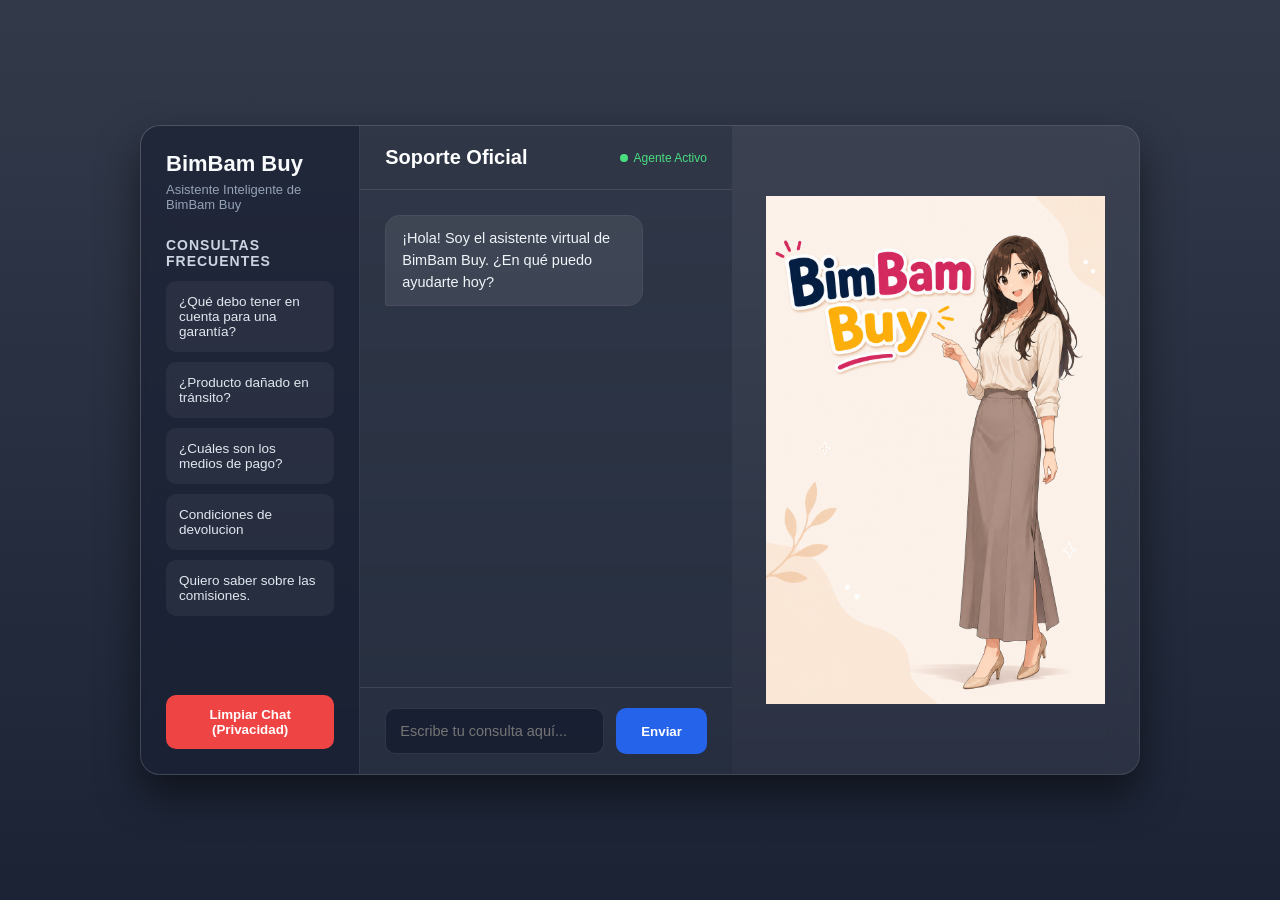
==== index.html @ df8cd1fd "Refactor chat functionality and styles Refactor API handling and improve user experience." ====
<!DOCTYPE html>
<html lang="es">
<head>
    <meta charset="UTF-8">
    <meta name="viewport" content="width=device-width, initial-scale=1.0">
    <title>BimBam Buy - Centro de Soporte</title>
    <style>
        * { box-sizing: border-box; margin: 0; padding: 0; font-family: 'Segoe UI', Tahoma, Geneva, Verdana, sans-serif; }
        body { 
            background: linear-gradient(rgba(15, 23, 42, 0.85), rgba(15, 23, 42, 0.95)), url('https://unsplash.com') no-repeat center center fixed;
            background-size: cover;
            display: flex; justify-content: center; align-items: center; min-height: 100vh; padding: 20px;
        }
        .container { display: flex; width: 1000px; max-width: 100%; height: 650px; background: rgba(255, 255, 255, 0.06); backdrop-filter: blur(16px); border-radius: 20px; border: 1px solid rgba(255, 255, 255, 0.1); overflow: hidden; box-shadow: 0 20px 40px rgba(0,0,0,0.5); }
        .sidebar { width: 35%; background: rgba(15, 23, 42, 0.6); padding: 25px; border-right: 1px solid rgba(255, 255, 255, 0.1); display: flex; flex-direction: column; justify-content: space-between; }
        .sidebar h2 { color: #f8fafc; font-size: 22px; margin-bottom: 5px; font-weight: 600; }
        .sidebar p { color: #94a3b8; font-size: 13px; margin-bottom: 25px; }
        .faq-box h3 { color: #cbd5e1; font-size: 14px; text-transform: uppercase; letter-spacing: 1px; margin-bottom: 12px; }
        .faq-item { background: rgba(255, 255, 255, 0.05); color: #e2e8f0; padding: 12px; border-radius: 10px; margin-bottom: 10px; font-size: 13.5px; cursor: pointer; border: 1px solid transparent; transition: all 0.2s; }
        .faq-item:hover { background: rgba(59, 130, 246, 0.2); border-color: #3b82f6; }
        .refresh-btn { background: #ef4444; color: white; border: none; padding: 12px; border-radius: 10px; font-weight: 600; cursor: pointer; width: 100%; transition: background 0.2s; }
        .refresh-btn:hover { background: #dc2626; }
        .chat-area { width: 65%; display: flex; flex-direction: column; background: rgba(30, 41, 59, 0.4); }
        .image-area{width:70%;display:flex;justify-content:center;align-items:center;overflow:hidden;padding:15px;}
        .image-area img{width:90%;height:100%;object-fit:contain;}
        .chat-header { padding: 20px 25px; border-bottom: 1px solid rgba(255, 255, 255, 0.1); display: flex; align-items: center; justify-content: space-between; }
        .chat-header h1 { color: #ffffff; font-size: 20px; }
        .status { display: flex; align-items: center; font-size: 12px; color: #4ade80; gap: 6px; }
        .status::before { content: ''; width: 8px; height: 8px; background: #4ade80; border-radius: 50%; display: inline-block; }
        .messages { flex: 1; padding: 25px; overflow-y: auto; display: flex; flex-direction: column; gap: 15px; }
        .message { max-width: 80%; padding: 12px 16px; border-radius: 15px; font-size: 14.5px; line-height: 1.5; }
        .message.bot { background: rgba(255, 255, 255, 0.08); color: #f1f5f9; align-self: flex-start; border-bottom-left-radius: 2px; border: 1px solid rgba(255, 255, 255, 0.05); }
        .message.user { background: #2563eb; color: white; align-self: flex-end; border-bottom-right-radius: 2px; }
        .input-area { padding: 20px 25px; display: flex; gap: 12px; border-top: 1px solid rgba(255, 255, 255, 0.1); }
        .input-area input { flex: 1; background: rgba(15, 23, 42, 0.6); border: 1px solid rgba(255, 255, 255, 0.1); padding: 14px; border-radius: 10px; color: white; font-size: 14.5px; outline: none; }
        .input-area input:focus { border-color: #2563eb; }
        .input-area button { background: #2563eb; color: white; border: none; padding: 0 25px; border-radius: 10px; font-weight: 600; cursor: pointer; transition: background 0.2s; }
        .input-area button:hover { background: #1d4ed8; }

        /* NUEVOS ESTILOS PARA LA ANIMACIÓN DE CARGA */
        .typing-indicator { display: flex; gap: 4px; padding: 4px 0; justify-content: center; align-items: center; }
        .typing-indicator span { width: 8px; height: 8px; background: #94a3b8; border-radius: 50%; display: inline-block; animation: bounce 1.3s infinite ease-in-out; }
        .typing-indicator span:nth-child(2) { animation-delay: 0.15s; }
        .typing-indicator span:nth-child(3) { animation-delay: 0.3s; }
        @keyframes bounce {
            0%, 60%, 100% { transform: translateY(0); }
            30% { transform: translateY(-6px); }
        }
        @media (max-width:900px){
            .container{
                flex-direction:column;
                height:auto;
            }
            .sidebar{
                width:100%;
            }
            .chat-area{
                width:100%;
                height:500px;
            }
            .image-area{
                width:100%;
                height:250px;
            }

}
    </style>
</head>
<body>

<div class="container">
    <div class="sidebar">
        <div>
            <h2>BimBam Buy</h2>
            <p>Asistente Inteligente de BimBam Buy</p>
            <div class="faq-box">
                <h3>Consultas Frecuentes</h3>
                <div class="faq-item" onclick="enviarSugerencia('¿Qué debo tener en cuenta para una garantía?')">¿Qué debo tener en cuenta para una garantía?</div>
                <div class="faq-item" onclick="enviarSugerencia('¿Qué pasa si mi producto llegó dañado por el transporte?')">¿Producto dañado en tránsito?</div>
                <div class="faq-item" onclick="enviarSugerencia('¿Cuáles son los medios de pago?')">¿Cuáles son los medios de pago?</div>
                <div class="faq-item" onclick="enviarSugerencia('¿Cuáles son las condiciones para aceptar una devolución?')">Condiciones de devolucion</div>
                <div class="faq-item" onclick="enviarSugerencia('Quiero saber sobre las comisiones.')">Quiero saber sobre las comisiones.</div>
            </div>
        </div>
        <button class="refresh-btn" onclick="limpiarChat()">Limpiar Chat (Privacidad)</button>
    </div>

    <div class="chat-area">
        <div class="chat-header">
            <h1>Soporte Oficial</h1>
            <div class="status" id="agent-status">Agente Activo</div>
        </div>
        <div class="messages" id="chat-messages">
            <div class="message bot">¡Hola! Soy el asistente virtual de BimBam Buy. ¿En qué puedo ayudarte hoy?</div>
        </div>
        <div class="input-area">
            <input type="text" id="user-input" placeholder="Escribe tu consulta aquí..." onkeypress="evaluarEnter(event)">
            <button id="send-btn" onclick="enviarMensaje()">Enviar</button>
        </div>
    </div>
    <div class="image-area">
        <img src="img/BimBamBuy.png" alt="BimBam Buy">
    </div>
</div>
<script>

// ========================================
// Configuración
// ========================================

const CONFIG = {

    API_URL: "https://agente-bimbam-buy-production.up.railway.app/preguntar"

};


// ========================================
// Enviar mensaje
// ========================================

async function enviarMensaje() {

    const inputElement = document.getElementById('user-input');
    const sendButton = document.getElementById('send-btn');
    const statusElement = document.getElementById('agent-status');

    const texto = inputElement.value.trim();

    if (!texto) return;

    agregarMensaje(texto, 'user');

    inputElement.value = '';

    inputElement.disabled = true;
    sendButton.disabled = true;

    statusElement.innerText = "Escribiendo...";
    statusElement.style.color = "#3b82f6";

    const indicadorCarga = mostrarIndicadorCarga();

    try {

        const respuesta = await fetch(CONFIG.API_URL, {

            method: 'POST',

            headers: {
                'Content-Type': 'application/json'
            },

            body: JSON.stringify({
                pregunta: texto
            })

        });

        const data = await respuesta.json();

        indicadorCarga.remove();

        agregarMensaje(

            data?.data?.respuesta ||

            "No fue posible obtener respuesta.",

            'bot'

        );

    }

    catch (error) {

        console.error(error);

        indicadorCarga.remove();

        agregarMensaje(

            "Lo siento, no pude conectarme con el servidor central en este momento.",

            'bot'

        );

    }

    finally {

        inputElement.disabled = false;
        sendButton.disabled = false;

        statusElement.innerText = "Agente Activo";
        statusElement.style.color = "#4ade80";

        inputElement.focus();

    }

}


// ========================================
// Agregar mensaje
// ========================================

function agregarMensaje(texto, remitente) {

    const contenedor = document.getElementById('chat-messages');

    const div = document.createElement('div');

    div.className = `message ${remitente}`;

    div.innerText = texto;

    contenedor.appendChild(div);

    contenedor.scrollTop = contenedor.scrollHeight;

}


// ========================================
// Animación de escritura
// ========================================

function mostrarIndicadorCarga() {

    const contenedor = document.getElementById('chat-messages');

    const div = document.createElement('div');

    div.className = 'message bot';

    div.innerHTML = `
        <div class="typing-indicator">
            <span></span>
            <span></span>
            <span></span>
        </div>
    `;

    contenedor.appendChild(div);

    contenedor.scrollTop = contenedor.scrollHeight;

    return div;

}


// ========================================
// Enter
// ========================================

function evaluarEnter(event) {

    if (event.key === 'Enter') {

        enviarMensaje();

    }

}


// ========================================
// Preguntas frecuentes
// ========================================

function enviarSugerencia(textoFaq) {

    document.getElementById('user-input').value = textoFaq;

    enviarMensaje();

}


// ========================================
// Limpiar chat
// ========================================

function limpiarChat() {

    const contenedor = document.getElementById('chat-messages');

    contenedor.innerHTML = `
        <div class="message bot">
            ¡Historial borrado con éxito! ¿En qué otra cosa te puedo colaborar hoy?
        </div>
    `;

}

</script>
</body>
</html>
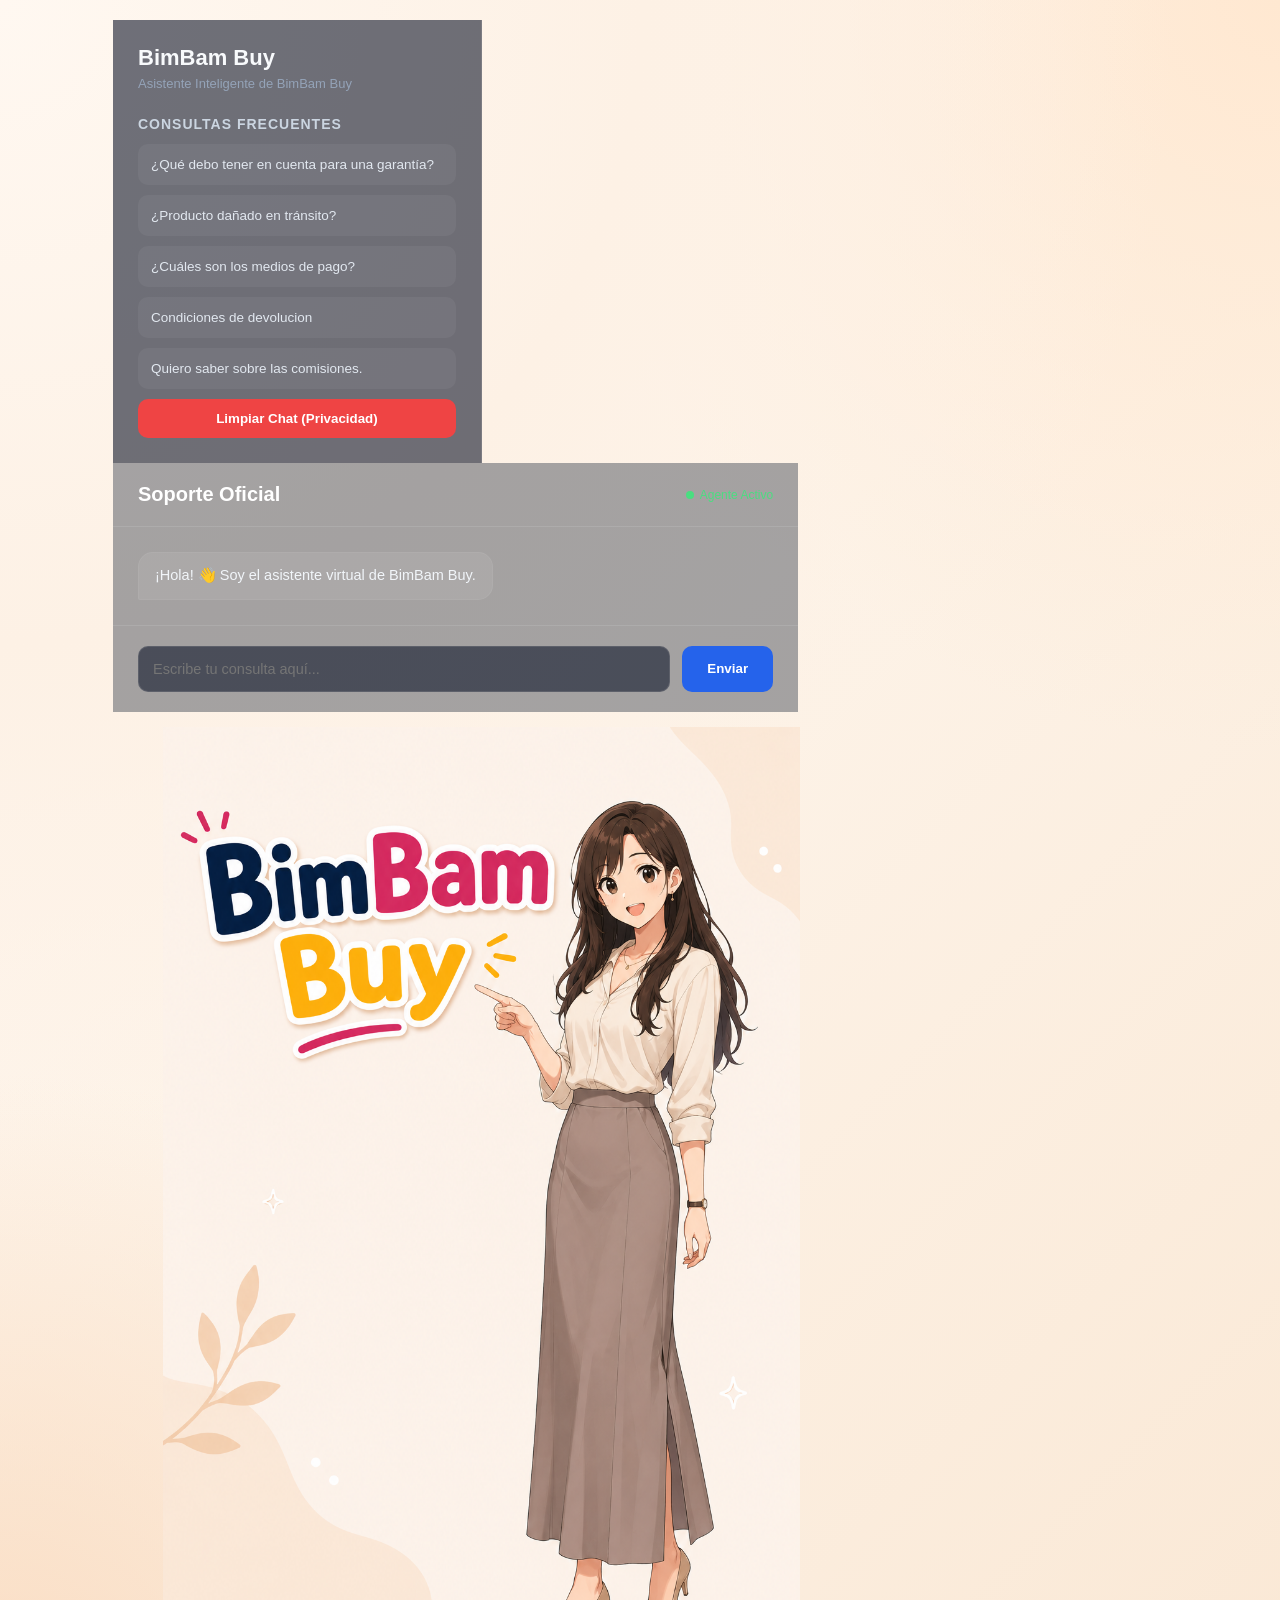
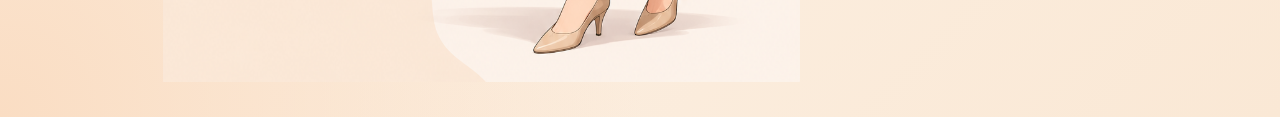
==== commit 732259ca: "Revamp HTML structure and styles for better UI Updated styles and structure for improved layout and " ====
--- a/index.html
+++ b/index.html
@@ -7,9 +7,33 @@
     <style>
         * { box-sizing: border-box; margin: 0; padding: 0; font-family: 'Segoe UI', Tahoma, Geneva, Verdana, sans-serif; }
         body { 
-            background: linear-gradient(rgba(15, 23, 42, 0.85), rgba(15, 23, 42, 0.95)), url('https://unsplash.com') no-repeat center center fixed;
-            background-size: cover;
-            display: flex; justify-content: center; align-items: center; min-height: 100vh; padding: 20px;
+            background:
+                
+                radial-gradient(circle at top left,#FFF8F1 0%,#FDF1E5 30%,transparent 55%),
+                
+                radial-gradient(circle at top right,#FFE8D1 0%,transparent 35%),
+                
+                radial-gradient(circle at bottom left,#FADDC3 0%,transparent 30%),
+                
+                linear-gradient(
+                    
+                    135deg,
+                    #FFF8F2 0%,
+                    #FDF3E8 45%,
+                    #FAE8D5 100%
+                );
+            
+            min-height:100vh;
+            
+            display:flex;
+            
+            justify-content:center;
+            
+            align-items:center;
+            
+            padding:20px;
+        
+        }
         }
         .container { display: flex; width: 1000px; max-width: 100%; height: 650px; background: rgba(255, 255, 255, 0.06); backdrop-filter: blur(16px); border-radius: 20px; border: 1px solid rgba(255, 255, 255, 0.1); overflow: hidden; box-shadow: 0 20px 40px rgba(0,0,0,0.5); }
         .sidebar { width: 35%; background: rgba(15, 23, 42, 0.6); padding: 25px; border-right: 1px solid rgba(255, 255, 255, 0.1); display: flex; flex-direction: column; justify-content: space-between; }
@@ -91,7 +115,7 @@
             <div class="status" id="agent-status">Agente Activo</div>
         </div>
         <div class="messages" id="chat-messages">
-            <div class="message bot">¡Hola! Soy el asistente virtual de BimBam Buy. ¿En qué puedo ayudarte hoy?</div>
+            <div class="message bot">¡Hola! 👋 Soy el asistente virtual de BimBam Buy.</div>
         </div>
         <div class="input-area">
             <input type="text" id="user-input" placeholder="Escribe tu consulta aquí..." onkeypress="evaluarEnter(event)">
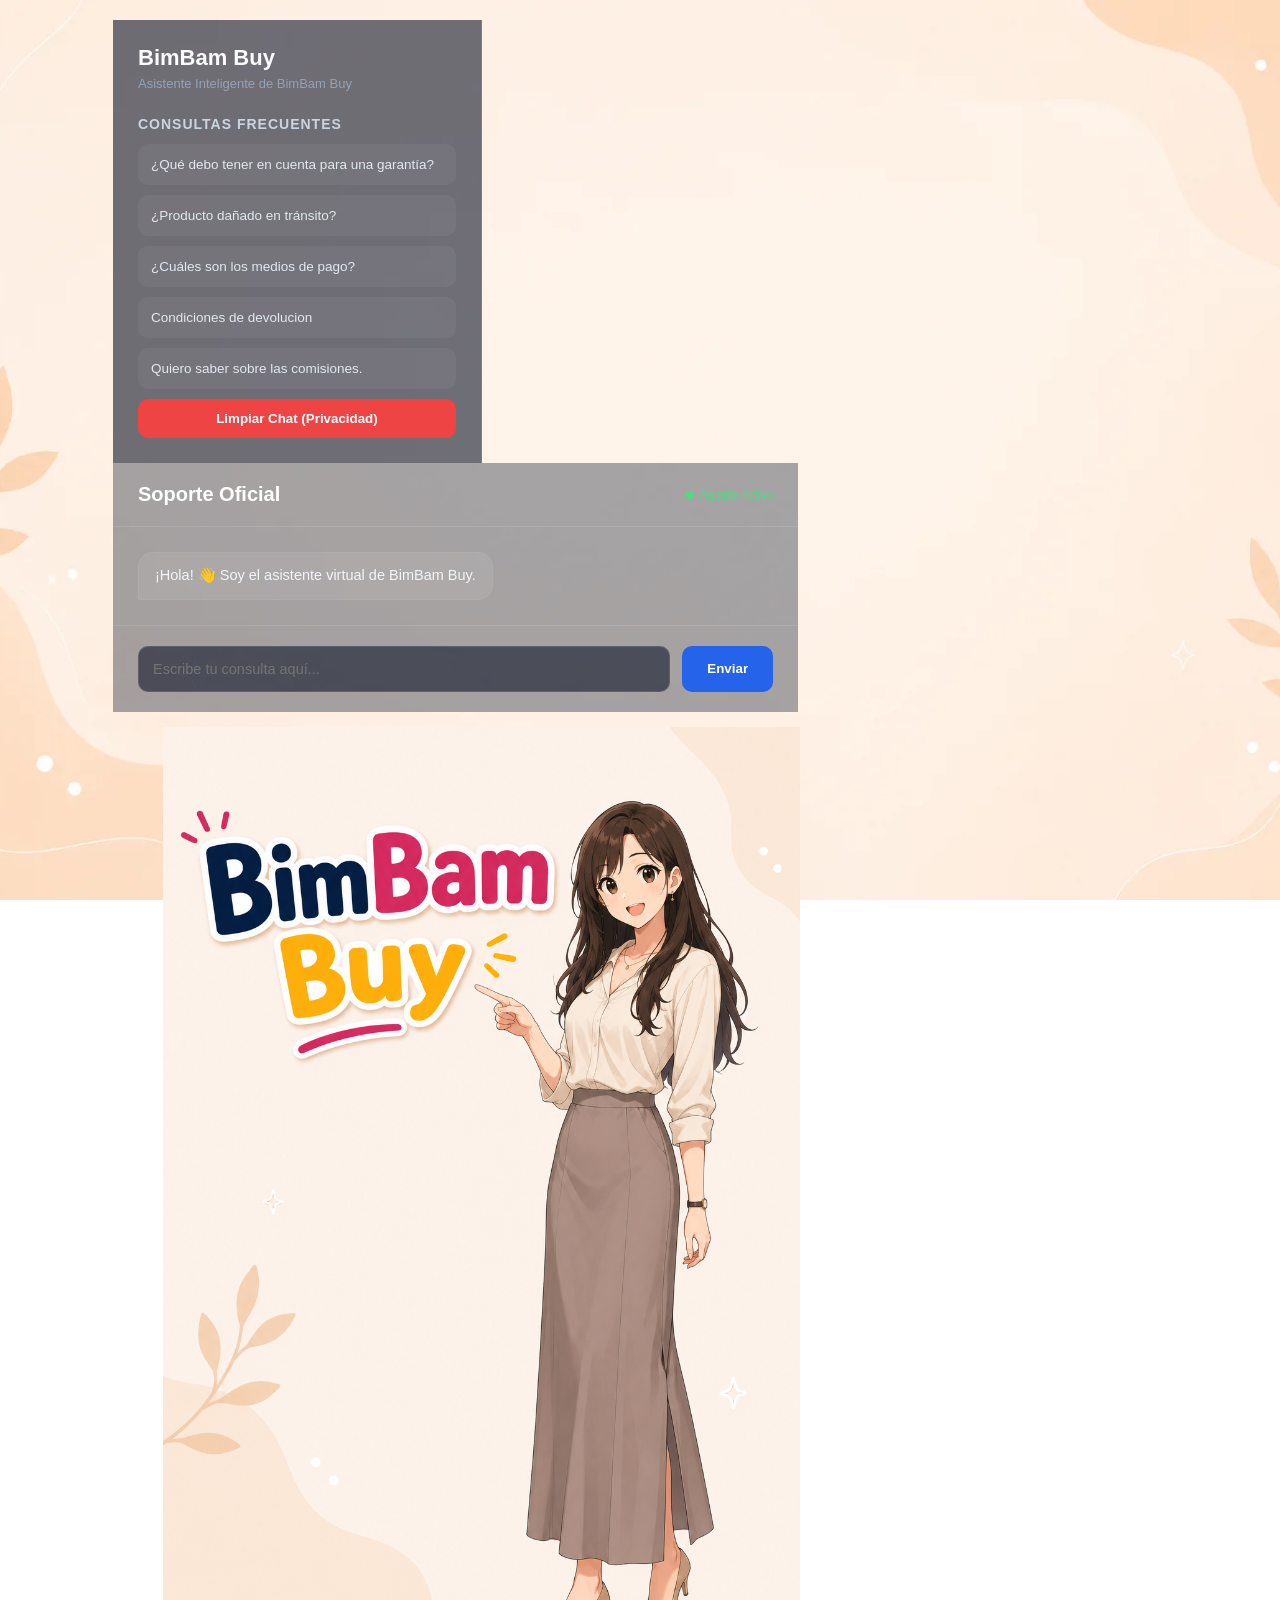
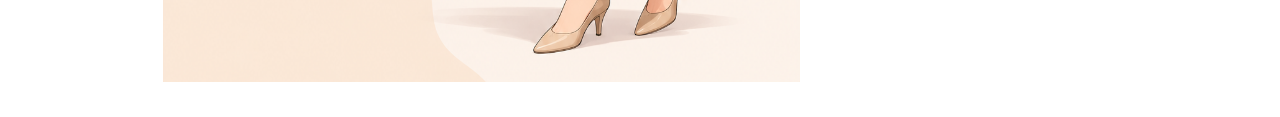
==== commit d1fa291e: "Change background to image and update styles Updated background style and added new image for the su" ====
--- a/index.html
+++ b/index.html
@@ -8,31 +8,16 @@
         * { box-sizing: border-box; margin: 0; padding: 0; font-family: 'Segoe UI', Tahoma, Geneva, Verdana, sans-serif; }
         body { 
             background:
-                
-                radial-gradient(circle at top left,#FFF8F1 0%,#FDF1E5 30%,transparent 55%),
-                
-                radial-gradient(circle at top right,#FFE8D1 0%,transparent 35%),
-                
-                radial-gradient(circle at bottom left,#FADDC3 0%,transparent 30%),
-                
-                linear-gradient(
-                    
-                    135deg,
-                    #FFF8F2 0%,
-                    #FDF3E8 45%,
-                    #FAE8D5 100%
-                );
-            
-            min-height:100vh;
+                url("img/fondo_bimbam.webp")
+                center center / cover
+                no-repeat
+                fixed;
             
             display:flex;
-            
             justify-content:center;
-            
             align-items:center;
-            
+            min-height:100vh;
             padding:20px;
-        
         }
         }
         .container { display: flex; width: 1000px; max-width: 100%; height: 650px; background: rgba(255, 255, 255, 0.06); backdrop-filter: blur(16px); border-radius: 20px; border: 1px solid rgba(255, 255, 255, 0.1); overflow: hidden; box-shadow: 0 20px 40px rgba(0,0,0,0.5); }
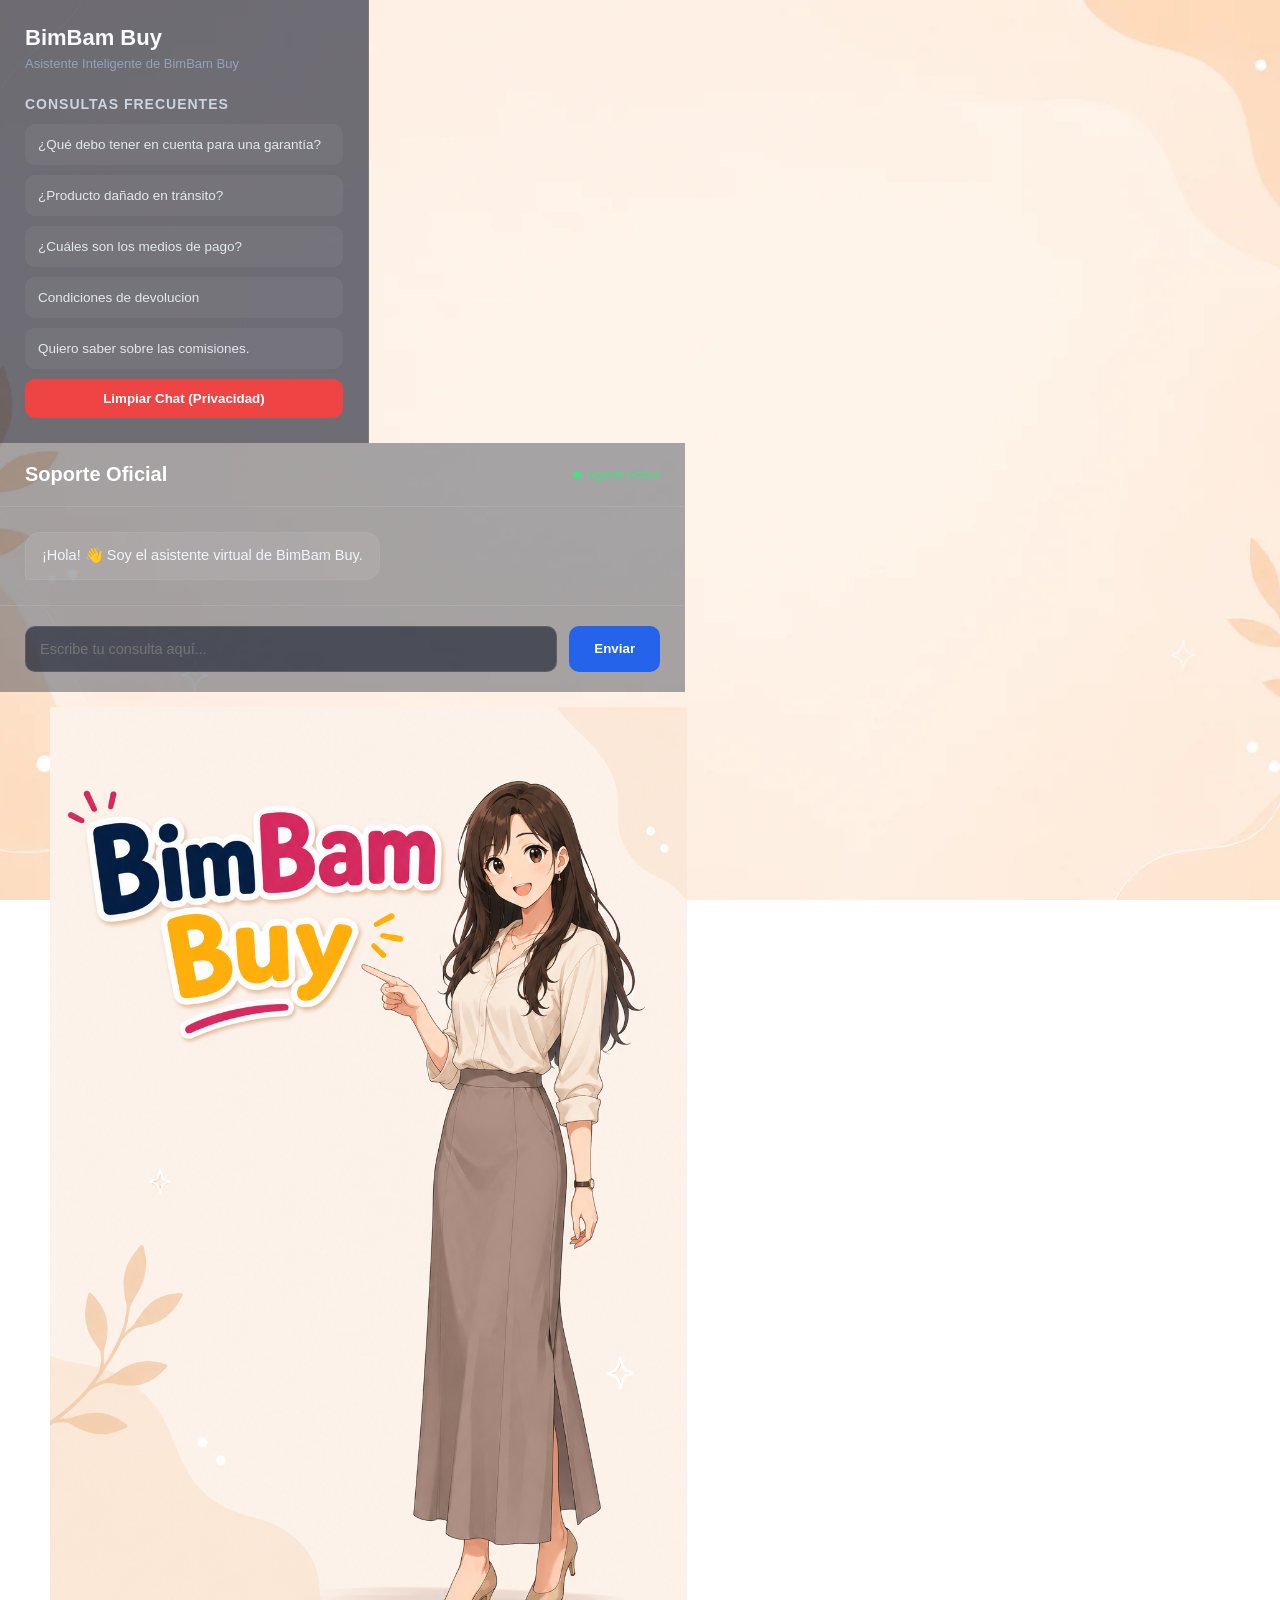
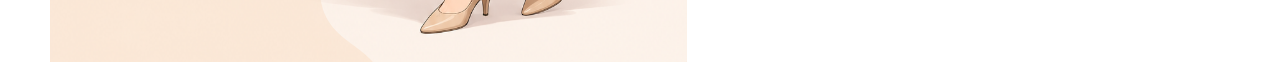
==== commit a4d20dde: "Fix HTML structure and styles in index.html" ====
--- a/index.html
+++ b/index.html
@@ -12,12 +12,8 @@
                 center center / cover
                 no-repeat
                 fixed;
+            display:flex;
             
-            display:flex;
-            justify-content:center;
-            align-items:center;
-            min-height:100vh;
-            padding:20px;
         }
         }
         .container { display: flex; width: 1000px; max-width: 100%; height: 650px; background: rgba(255, 255, 255, 0.06); backdrop-filter: blur(16px); border-radius: 20px; border: 1px solid rgba(255, 255, 255, 0.1); overflow: hidden; box-shadow: 0 20px 40px rgba(0,0,0,0.5); }
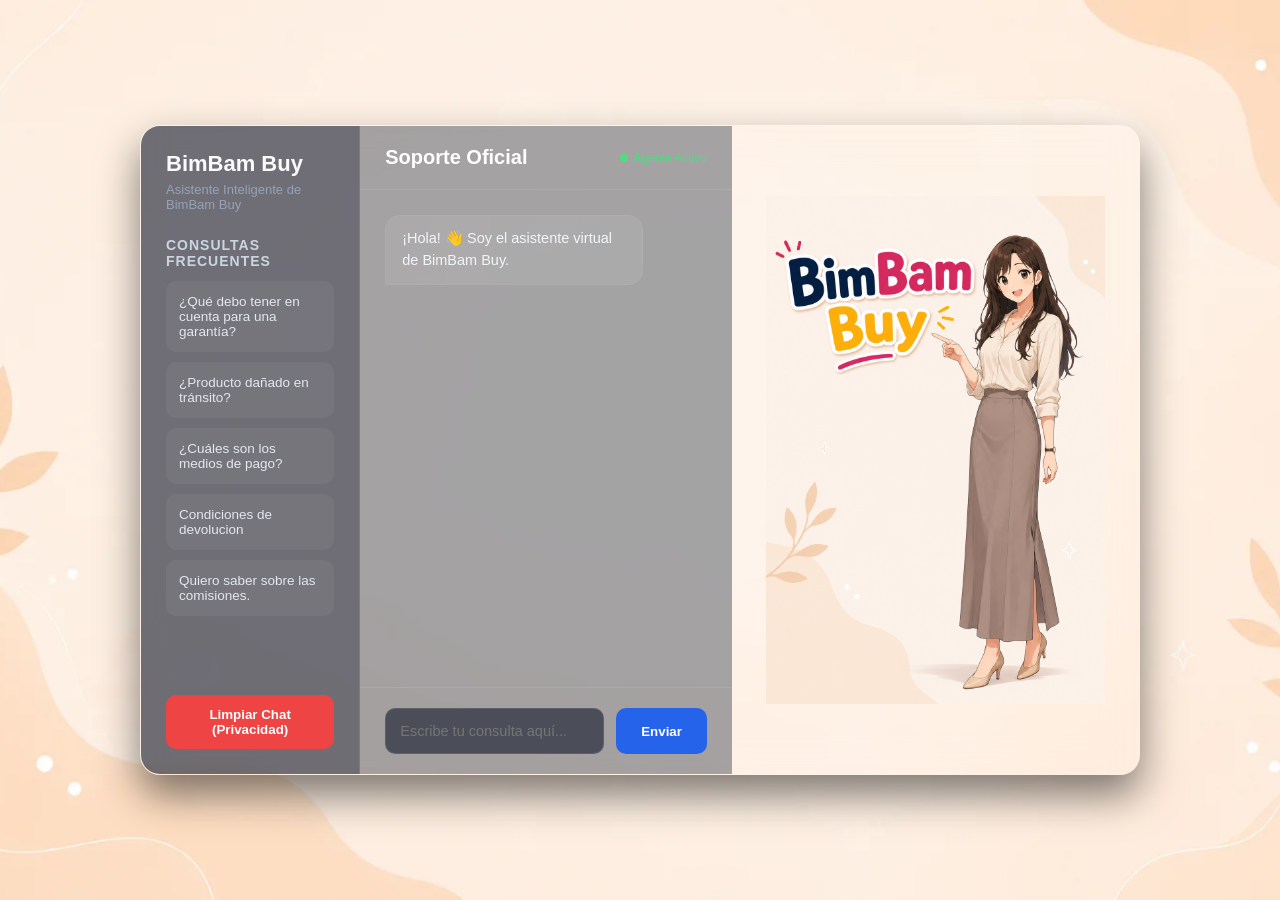
==== commit e447ae5c: "Refactor HTML structure and styles for layout" ====
--- a/index.html
+++ b/index.html
@@ -7,14 +7,10 @@
     <style>
         * { box-sizing: border-box; margin: 0; padding: 0; font-family: 'Segoe UI', Tahoma, Geneva, Verdana, sans-serif; }
         body { 
-            background:
-                url("img/fondo_bimbam.webp")
-                center center / cover
-                no-repeat
-                fixed;
-            display:flex;
+            background: url("img/fondo_bimbam.webp") center center / cover  no-repeat fixed;
+            background-size: cover;
+            display:flex; justify-content: center; align-items:center; min-height:100vh; padding:20px;     
             
-        }
         }
         .container { display: flex; width: 1000px; max-width: 100%; height: 650px; background: rgba(255, 255, 255, 0.06); backdrop-filter: blur(16px); border-radius: 20px; border: 1px solid rgba(255, 255, 255, 0.1); overflow: hidden; box-shadow: 0 20px 40px rgba(0,0,0,0.5); }
         .sidebar { width: 35%; background: rgba(15, 23, 42, 0.6); padding: 25px; border-right: 1px solid rgba(255, 255, 255, 0.1); display: flex; flex-direction: column; justify-content: space-between; }
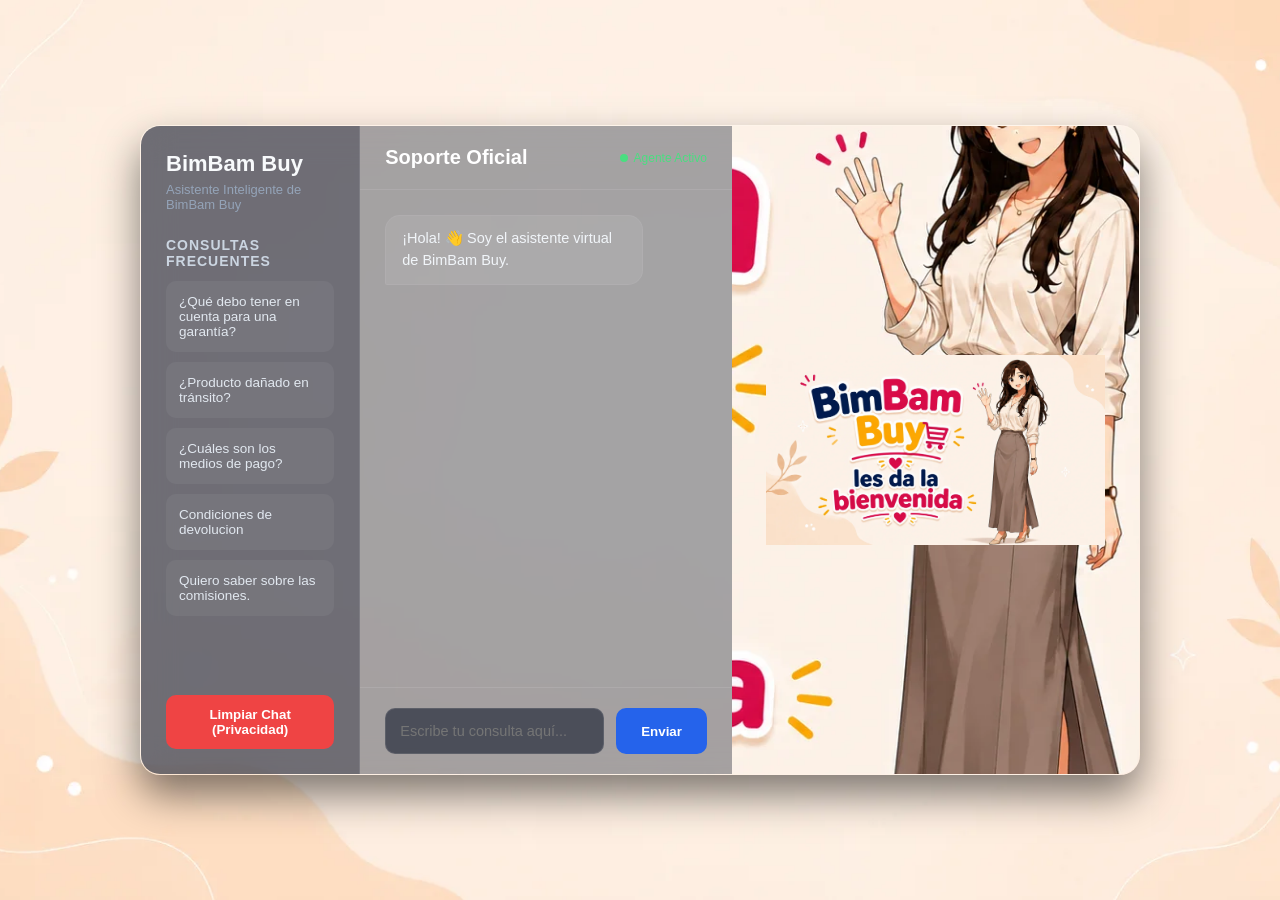
==== commit 65ecca2f: "Fix HTML encoding issues in index.html" ====
--- a/index.html
+++ b/index.html
@@ -22,7 +22,7 @@
         .refresh-btn { background: #ef4444; color: white; border: none; padding: 12px; border-radius: 10px; font-weight: 600; cursor: pointer; width: 100%; transition: background 0.2s; }
         .refresh-btn:hover { background: #dc2626; }
         .chat-area { width: 65%; display: flex; flex-direction: column; background: rgba(30, 41, 59, 0.4); }
-        .image-area{width:70%;display:flex;justify-content:center;align-items:center;overflow:hidden;padding:15px;}
+        .image-area{width:70%;display:flex;justify-content:center;align-items:center;overflow:hidden;padding:15px; background: url("img/BimBamBuy.webp") center center / cover  no-repeat fixed}
         .image-area img{width:90%;height:100%;object-fit:contain;}
         .chat-header { padding: 20px 25px; border-bottom: 1px solid rgba(255, 255, 255, 0.1); display: flex; align-items: center; justify-content: space-between; }
         .chat-header h1 { color: #ffffff; font-size: 20px; }
@@ -100,7 +100,7 @@
         </div>
     </div>
     <div class="image-area">
-        <img src="img/BimBamBuy.png" alt="BimBam Buy">
+        <img src="img/BimBamBuy.webp" alt="BimBam Buy">
     </div>
 </div>
 <script>
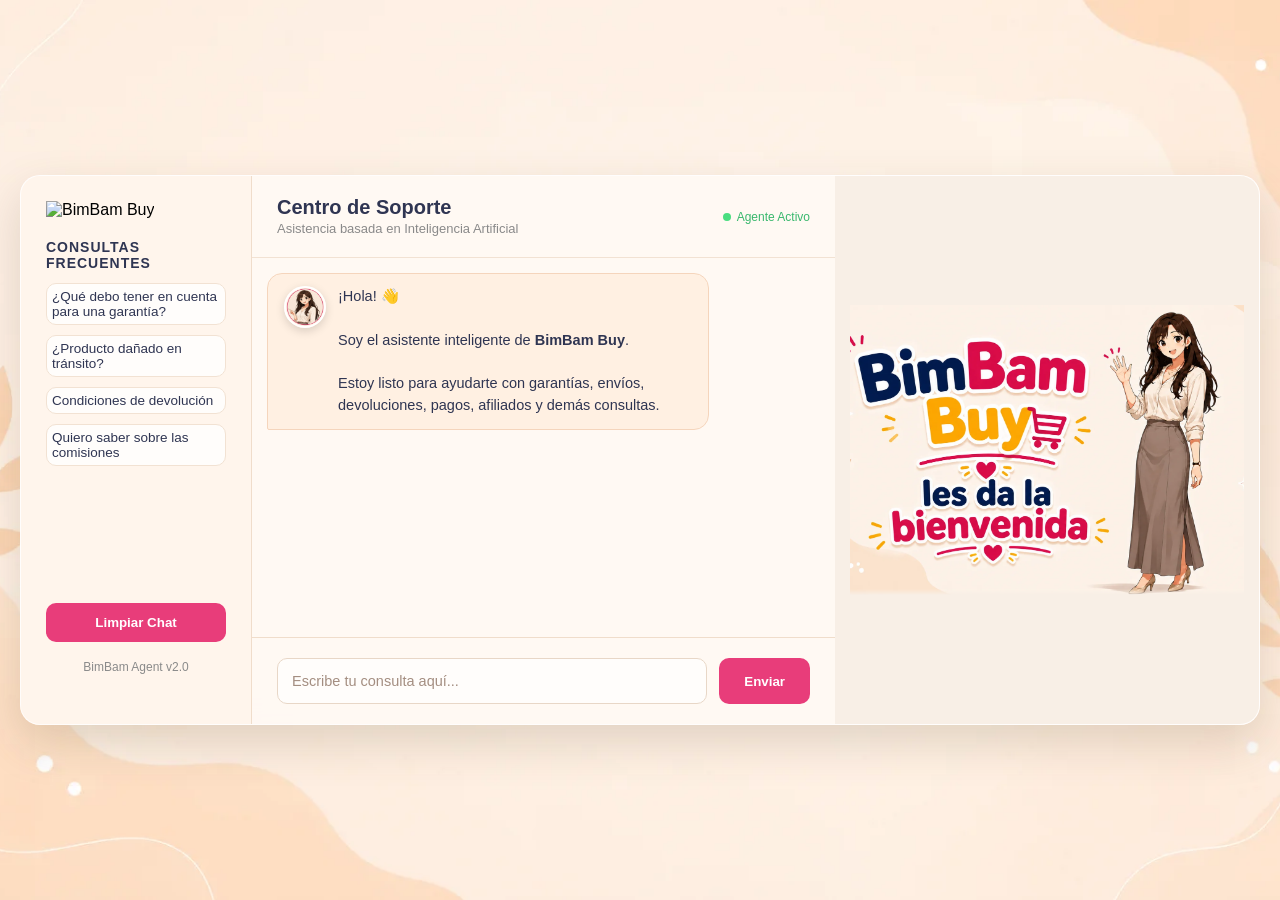
==== commit bee54afa: "Se modifica el Index, se agrega estilos y js" ====
--- a/index.html
+++ b/index.html
@@ -1,305 +1,202 @@
 <!DOCTYPE html>
 <html lang="es">
+
 <head>
     <meta charset="UTF-8">
     <meta name="viewport" content="width=device-width, initial-scale=1.0">
     <title>BimBam Buy - Centro de Soporte</title>
-    <style>
-        * { box-sizing: border-box; margin: 0; padding: 0; font-family: 'Segoe UI', Tahoma, Geneva, Verdana, sans-serif; }
-        body { 
-            background: url("img/fondo_bimbam.webp") center center / cover  no-repeat fixed;
-            background-size: cover;
-            display:flex; justify-content: center; align-items:center; min-height:100vh; padding:20px;     
-            
-        }
-        .container { display: flex; width: 1000px; max-width: 100%; height: 650px; background: rgba(255, 255, 255, 0.06); backdrop-filter: blur(16px); border-radius: 20px; border: 1px solid rgba(255, 255, 255, 0.1); overflow: hidden; box-shadow: 0 20px 40px rgba(0,0,0,0.5); }
-        .sidebar { width: 35%; background: rgba(15, 23, 42, 0.6); padding: 25px; border-right: 1px solid rgba(255, 255, 255, 0.1); display: flex; flex-direction: column; justify-content: space-between; }
-        .sidebar h2 { color: #f8fafc; font-size: 22px; margin-bottom: 5px; font-weight: 600; }
-        .sidebar p { color: #94a3b8; font-size: 13px; margin-bottom: 25px; }
-        .faq-box h3 { color: #cbd5e1; font-size: 14px; text-transform: uppercase; letter-spacing: 1px; margin-bottom: 12px; }
-        .faq-item { background: rgba(255, 255, 255, 0.05); color: #e2e8f0; padding: 12px; border-radius: 10px; margin-bottom: 10px; font-size: 13.5px; cursor: pointer; border: 1px solid transparent; transition: all 0.2s; }
-        .faq-item:hover { background: rgba(59, 130, 246, 0.2); border-color: #3b82f6; }
-        .refresh-btn { background: #ef4444; color: white; border: none; padding: 12px; border-radius: 10px; font-weight: 600; cursor: pointer; width: 100%; transition: background 0.2s; }
-        .refresh-btn:hover { background: #dc2626; }
-        .chat-area { width: 65%; display: flex; flex-direction: column; background: rgba(30, 41, 59, 0.4); }
-        .image-area{width:70%;display:flex;justify-content:center;align-items:center;overflow:hidden;padding:15px; background: url("img/BimBamBuy.webp") center center / cover  no-repeat fixed}
-        .image-area img{width:90%;height:100%;object-fit:contain;}
-        .chat-header { padding: 20px 25px; border-bottom: 1px solid rgba(255, 255, 255, 0.1); display: flex; align-items: center; justify-content: space-between; }
-        .chat-header h1 { color: #ffffff; font-size: 20px; }
-        .status { display: flex; align-items: center; font-size: 12px; color: #4ade80; gap: 6px; }
-        .status::before { content: ''; width: 8px; height: 8px; background: #4ade80; border-radius: 50%; display: inline-block; }
-        .messages { flex: 1; padding: 25px; overflow-y: auto; display: flex; flex-direction: column; gap: 15px; }
-        .message { max-width: 80%; padding: 12px 16px; border-radius: 15px; font-size: 14.5px; line-height: 1.5; }
-        .message.bot { background: rgba(255, 255, 255, 0.08); color: #f1f5f9; align-self: flex-start; border-bottom-left-radius: 2px; border: 1px solid rgba(255, 255, 255, 0.05); }
-        .message.user { background: #2563eb; color: white; align-self: flex-end; border-bottom-right-radius: 2px; }
-        .input-area { padding: 20px 25px; display: flex; gap: 12px; border-top: 1px solid rgba(255, 255, 255, 0.1); }
-        .input-area input { flex: 1; background: rgba(15, 23, 42, 0.6); border: 1px solid rgba(255, 255, 255, 0.1); padding: 14px; border-radius: 10px; color: white; font-size: 14.5px; outline: none; }
-        .input-area input:focus { border-color: #2563eb; }
-        .input-area button { background: #2563eb; color: white; border: none; padding: 0 25px; border-radius: 10px; font-weight: 600; cursor: pointer; transition: background 0.2s; }
-        .input-area button:hover { background: #1d4ed8; }
-
-        /* NUEVOS ESTILOS PARA LA ANIMACIÓN DE CARGA */
-        .typing-indicator { display: flex; gap: 4px; padding: 4px 0; justify-content: center; align-items: center; }
-        .typing-indicator span { width: 8px; height: 8px; background: #94a3b8; border-radius: 50%; display: inline-block; animation: bounce 1.3s infinite ease-in-out; }
-        .typing-indicator span:nth-child(2) { animation-delay: 0.15s; }
-        .typing-indicator span:nth-child(3) { animation-delay: 0.3s; }
-        @keyframes bounce {
-            0%, 60%, 100% { transform: translateY(0); }
-            30% { transform: translateY(-6px); }
-        }
-        @media (max-width:900px){
-            .container{
-                flex-direction:column;
-                height:auto;
-            }
-            .sidebar{
-                width:100%;
-            }
-            .chat-area{
-                width:100%;
-                height:500px;
-            }
-            .image-area{
-                width:100%;
-                height:250px;
-            }
-
-}
-    </style>
+    <link rel="shortcut icon" href="./img/avatarbot.webp" type="image/x-icon">
+    <link rel="stylesheet" href="./css/stils.css">
+    <link rel="stylesheet" href="./css/avatar.css">
+    <script defer src="./js/app.js"></script>
+    <script defer src="./js/bot.js"></script>
 </head>
 <body>
 
 <div class="container">
-    <div class="sidebar">
+
+
+    <aside class="sidebar">
+
         <div>
-            <h2>BimBam Buy</h2>
-            <p>Asistente Inteligente de BimBam Buy</p>
+
+            <img
+                src="img/logo_bimbam.webp"
+                alt="BimBam Buy"
+                class="sidebar-logo">
+
             <div class="faq-box">
+
                 <h3>Consultas Frecuentes</h3>
-                <div class="faq-item" onclick="enviarSugerencia('¿Qué debo tener en cuenta para una garantía?')">¿Qué debo tener en cuenta para una garantía?</div>
-                <div class="faq-item" onclick="enviarSugerencia('¿Qué pasa si mi producto llegó dañado por el transporte?')">¿Producto dañado en tránsito?</div>
-                <div class="faq-item" onclick="enviarSugerencia('¿Cuáles son los medios de pago?')">¿Cuáles son los medios de pago?</div>
-                <div class="faq-item" onclick="enviarSugerencia('¿Cuáles son las condiciones para aceptar una devolución?')">Condiciones de devolucion</div>
-                <div class="faq-item" onclick="enviarSugerencia('Quiero saber sobre las comisiones.')">Quiero saber sobre las comisiones.</div>
-            </div>
-        </div>
-        <button class="refresh-btn" onclick="limpiarChat()">Limpiar Chat (Privacidad)</button>
-    </div>
-
-    <div class="chat-area">
+
+                <div class="faq-item"
+                    onclick="enviarSugerencia('¿Qué debo tener en cuenta para una garantía?')">
+
+                    ¿Qué debo tener en cuenta para una garantía?
+
+                </div>
+
+                <div class="faq-item"
+                    onclick="enviarSugerencia('¿Qué pasa si mi producto llegó dañado por el transporte?')">
+
+                    ¿Producto dañado en tránsito?
+
+                </div>
+
+                <div class="faq-item"
+                    onclick="enviarSugerencia('¿Cuáles son las condiciones para aceptar una devolución?')">
+
+                    Condiciones de devolución
+
+                </div>
+
+                <div class="faq-item"
+                    onclick="enviarSugerencia('Quiero saber sobre las comisiones.')">
+
+                    Quiero saber sobre las comisiones
+
+                </div>
+
+            </div>
+
+        </div>
+
+        <div>
+
+            <button
+                class="refresh-btn"
+                onclick="limpiarChat()">
+
+                Limpiar Chat
+
+            </button>
+
+            <p
+                style="
+                    text-align:center;
+                    margin-top:18px;
+                    font-size:12px;
+                    color:#8a8a8a;
+                ">
+
+                BimBam Agent v2.0
+
+            </p>
+
+        </div>
+
+    </aside>
+
+
+    <main class="chat-area">
+
         <div class="chat-header">
-            <h1>Soporte Oficial</h1>
-            <div class="status" id="agent-status">Agente Activo</div>
-        </div>
-        <div class="messages" id="chat-messages">
-            <div class="message bot">¡Hola! 👋 Soy el asistente virtual de BimBam Buy.</div>
-        </div>
+
+            <div>
+
+                <h1>Centro de Soporte</h1>
+
+                <small
+                    style="
+                        color:#8a8a8a;
+                        font-size:13px;
+                    ">
+
+                    Asistencia basada en Inteligencia Artificial
+
+                </small>
+
+            </div>
+
+            <div
+                class="status"
+                id="agent-status">
+
+                Agente Activo
+
+            </div>
+
+        </div>
+
+        <div
+            class="messages"
+            id="chat-messages">
+
+            <div class="message bot">
+
+                <div class="bot-message">
+
+                    <img
+                        src="img/avatarbot.webp"
+                        class="bot-avatar">
+
+                    <div>
+
+                        ¡Hola! 👋
+
+                        <br><br>
+
+                        Soy el asistente inteligente de
+                        <strong>BimBam Buy</strong>.
+
+                        <br><br>
+
+                        Estoy listo para ayudarte con garantías,
+                        envíos, devoluciones, pagos,
+                        afiliados y demás consultas.
+
+                    </div>
+
+                </div>
+
+            </div>
+
+        </div>
+
         <div class="input-area">
-            <input type="text" id="user-input" placeholder="Escribe tu consulta aquí..." onkeypress="evaluarEnter(event)">
-            <button id="send-btn" onclick="enviarMensaje()">Enviar</button>
-        </div>
-    </div>
-    <div class="image-area">
-        <img src="img/BimBamBuy.webp" alt="BimBam Buy">
-    </div>
+
+            <input
+
+                type="text"
+
+                id="user-input"
+
+                placeholder="Escribe tu consulta aquí..."
+
+                onkeypress="evaluarEnter(event)">
+
+            <button
+
+                id="send-btn"
+
+                onclick="enviarMensaje()">
+
+                Enviar
+
+            </button>
+
+        </div>
+
+    </main>
+
+
+    <aside class="image-area">
+
+        <img
+
+            src="img/BimBamBuy.webp"
+
+            alt="Asistente BimBam Buy">
+            
+
+    </aside>
+
+
+    
 </div>
-<script>
-
-// ========================================
-// Configuración
-// ========================================
-
-const CONFIG = {
-
-    API_URL: "https://agente-bimbam-buy-production.up.railway.app/preguntar"
-
-};
-
-
-// ========================================
-// Enviar mensaje
-// ========================================
-
-async function enviarMensaje() {
-
-    const inputElement = document.getElementById('user-input');
-    const sendButton = document.getElementById('send-btn');
-    const statusElement = document.getElementById('agent-status');
-
-    const texto = inputElement.value.trim();
-
-    if (!texto) return;
-
-    agregarMensaje(texto, 'user');
-
-    inputElement.value = '';
-
-    inputElement.disabled = true;
-    sendButton.disabled = true;
-
-    statusElement.innerText = "Escribiendo...";
-    statusElement.style.color = "#3b82f6";
-
-    const indicadorCarga = mostrarIndicadorCarga();
-
-    try {
-
-        const respuesta = await fetch(CONFIG.API_URL, {
-
-            method: 'POST',
-
-            headers: {
-                'Content-Type': 'application/json'
-            },
-
-            body: JSON.stringify({
-                pregunta: texto
-            })
-
-        });
-
-        const data = await respuesta.json();
-
-        indicadorCarga.remove();
-
-        agregarMensaje(
-
-            data?.data?.respuesta ||
-
-            "No fue posible obtener respuesta.",
-
-            'bot'
-
-        );
-
-    }
-
-    catch (error) {
-
-        console.error(error);
-
-        indicadorCarga.remove();
-
-        agregarMensaje(
-
-            "Lo siento, no pude conectarme con el servidor central en este momento.",
-
-            'bot'
-
-        );
-
-    }
-
-    finally {
-
-        inputElement.disabled = false;
-        sendButton.disabled = false;
-
-        statusElement.innerText = "Agente Activo";
-        statusElement.style.color = "#4ade80";
-
-        inputElement.focus();
-
-    }
-
-}
-
-
-// ========================================
-// Agregar mensaje
-// ========================================
-
-function agregarMensaje(texto, remitente) {
-
-    const contenedor = document.getElementById('chat-messages');
-
-    const div = document.createElement('div');
-
-    div.className = `message ${remitente}`;
-
-    div.innerText = texto;
-
-    contenedor.appendChild(div);
-
-    contenedor.scrollTop = contenedor.scrollHeight;
-
-}
-
-
-// ========================================
-// Animación de escritura
-// ========================================
-
-function mostrarIndicadorCarga() {
-
-    const contenedor = document.getElementById('chat-messages');
-
-    const div = document.createElement('div');
-
-    div.className = 'message bot';
-
-    div.innerHTML = `
-        <div class="typing-indicator">
-            <span></span>
-            <span></span>
-            <span></span>
-        </div>
-    `;
-
-    contenedor.appendChild(div);
-
-    contenedor.scrollTop = contenedor.scrollHeight;
-
-    return div;
-
-}
-
-
-// ========================================
-// Enter
-// ========================================
-
-function evaluarEnter(event) {
-
-    if (event.key === 'Enter') {
-
-        enviarMensaje();
-
-    }
-
-}
-
-
-// ========================================
-// Preguntas frecuentes
-// ========================================
-
-function enviarSugerencia(textoFaq) {
-
-    document.getElementById('user-input').value = textoFaq;
-
-    enviarMensaje();
-
-}
-
-
-// ========================================
-// Limpiar chat
-// ========================================
-
-function limpiarChat() {
-
-    const contenedor = document.getElementById('chat-messages');
-
-    contenedor.innerHTML = `
-        <div class="message bot">
-            ¡Historial borrado con éxito! ¿En qué otra cosa te puedo colaborar hoy?
-        </div>
-    `;
-
-}
-
-</script>
+
+
 </body>
-</html>
-
+
+
+</html>
--- a/css/stils.css
+++ b/css/stils.css
@@ -0,0 +1,330 @@
+* {
+        box-sizing: border-box;
+        margin: 0;
+        padding: 0;
+        font-family: 'Segoe UI', Tahoma, Geneva, Verdana, sans-serif;
+}
+
+body {      
+        display: flex;
+        justify-content: center;
+        align-items: center;
+        min-height: 100vh;
+        padding: 20px;
+}
+
+body {
+        background: url(/img/fondo_bimbam.webp) center center / cover no-repeat fixed;
+        background-size: cover;
+}
+
+
+.container {
+
+    display: flex;
+    width: 1300px;
+    max-width: 100%;
+    height: 550px;
+    overflow: hidden;
+    
+    background: rgba(255,253,251,.78);
+
+    backdrop-filter: blur(18px);
+
+    border-radius: 20px;
+
+    border:1px solid rgba(255,255,255,.65);
+
+    box-shadow:0 18px 45px rgba(88,70,40,.18);
+
+}
+
+
+.sidebar {
+        width: 35%;
+        background:#FFF5EC;
+        padding: 25px;
+        border-right:1px solid #F0DDCB;
+        display: flex;
+        flex-direction: column;
+        justify-content: space-between;
+}
+
+.sidebar h2 {
+        color:#2F3552;
+        font-size: 22px;
+        margin-bottom: 5px;
+        font-weight: 600;
+}
+
+.sidebar p {
+        color:#6E6E6E;
+        font-size: 13px;
+        margin-bottom: 25px;
+}
+
+
+.faq-box h3 {
+        color:#2F3552;
+        font-size: 14px;
+        text-transform: uppercase;
+        letter-spacing: 1px;
+        margin-bottom: 12px;
+}
+
+.faq-item {
+        background:#FFFDFB;
+        color:#2F3552;
+        padding: 5px;
+        border:1px solid #F2E2D3;
+        border-radius: 10px;
+        margin-bottom: 10px;
+        font-size: 13.5px;
+        cursor: pointer;
+        transition:.25s;
+}
+
+.faq-item:hover{
+
+    background:#FFF0E2;
+
+    border-color:#FFB000;
+
+    transform:translateX(4px);
+
+}
+
+
+.refresh-btn {
+        background:#E83D7A;
+        color: white;
+        border: none;
+        padding: 12px;
+        border-radius: 10px;
+        font-weight: 600;
+        cursor: pointer;
+        width: 100%;
+        transition: background 0.2s;
+}
+
+
+.refresh-btn:hover{
+
+    background:#D22B67;
+
+}
+
+.chat-area {
+        width: 100%;
+        display: flex;
+        flex-direction: column;
+        background:rgba(255,248,242,.75);
+}
+
+.image-area {
+        width: 70%;
+        display: flex;
+        justify-content: center;
+        align-items: center;
+        overflow: hidden;
+        padding: 15px;
+        background-color: #f8efe6;
+}
+
+.image-area img {
+        width: 100%;
+        height: 290px;
+        object-fit: cover;
+        mask-image: linear-gradient(#f8efe6 98%, transparent 100%);
+        -webkit-mask-image: linear-gradient( #f8efe6 98%, transparent 100%); 
+        
+}
+
+.chat-header {
+        padding: 20px 25px;
+        border-bottom:1px solid #F2E2D3;
+        display: flex;
+        align-items: center;
+        justify-content: space-between;
+}
+
+.chat-header h1 {
+        color:#2F3552;
+        font-size: 20px;
+}
+
+
+.status {
+        display: flex;
+        align-items: center;
+        font-size: 12px;
+        color:#39B86D;
+        gap: 6px;
+}
+
+.status::before {
+        content: '';
+        width: 8px;
+        height: 8px;
+        background: #4ade80;
+        border-radius: 50%;
+        display: inline-block;
+}
+
+.messages {
+        flex: 1;
+        padding: 15px;
+        overflow-y: auto;
+        display: flex;
+        flex-direction: column;
+        gap: 15px;
+}
+
+.message {
+        max-width: 80%;
+        padding: 12px 16px;
+        border-radius: 15px;
+        font-size: 14.5px;
+        line-height: 1.5;
+}
+
+.message.bot {
+        background:#FFF0E2;
+        color:#2F3552;
+        align-self: flex-start;
+        border-bottom-left-radius: 2px;
+        border:1px solid #F5D5BC;
+}
+
+.message.user {
+        background:#E83D7A;
+        color:white;
+        align-self: flex-end;
+        border-bottom-right-radius: 2px;
+}
+
+.input-area {
+        padding: 20px 25px;
+        display: flex;
+        gap: 12px;
+        border-top:1px solid #F0DDCB;
+}
+
+.input-area input {
+        flex: 1;
+        background:#FFFDFB;
+        border:1px solid #E8D7C7;
+        padding: 14px;
+        border-radius: 10px;
+        color:#2F3552;
+        font-size: 14.5px;
+        outline: none;
+}
+
+
+.input-area input::placeholder{
+
+    color:#A48E81;
+
+}
+
+.input-area button {
+        background:#E83D7A;
+        color: white;
+        border: none;
+        padding: 0 25px;
+        border-radius: 10px;
+        font-weight: 600;
+        cursor: pointer;
+        transition: background 0.2s;
+}
+
+/* NUEVOS ESTILOS PARA LA ANIMACIÓN DE CARGA */
+
+.typing-indicator {
+        display: flex;
+        gap: 4px;
+        padding: 4px 0;
+        justify-content: center;
+        align-items: center;
+}
+
+.typing-indicator span {
+        width: 8px;
+        height: 8px;
+        background:#E83D7A;
+        border-radius: 50%;
+        display: inline-block;
+        animation: bounce 1.3s infinite ease-in-out;
+}
+
+.typing-indicator span:nth-child(2) {
+        animation-delay: 0.15s;
+}
+
+.typing-indicator span:nth-child(3) {
+        animation-delay: 0.3s;
+}
+
+
+.messages::-webkit-scrollbar{
+
+    width:8px;
+
+}
+
+.messages::-webkit-scrollbar-thumb{
+
+    background:#E83D7A;
+
+    border-radius:20px;
+
+}
+
+.messages::-webkit-scrollbar-track{
+
+    background:#FFF5EC;
+
+}
+
+@keyframes bounce {
+
+        0%,
+        60%,
+        100% {
+                transform: translateY(0);
+        }
+
+        30% {
+                transform: translateY(-6px);
+        }
+}
+
+@media (max-width:900px) {
+        .container {
+                flex-direction: column;
+                height: auto;
+        }
+
+        .sidebar {
+                width: 100%;
+        }
+
+        .chat-area {
+                width: 100%;
+                height: 500px;
+        }
+
+        .image-area {
+                width: 100%;
+                height: 250px;
+        }
+
+}
+
+
+/* Estilos para tu pie de página o copyright */
+
+
+
+
--- a/css/avatar.css
+++ b/css/avatar.css
@@ -0,0 +1,33 @@
+.sidebar-logo{
+
+    width:170px;
+
+    margin-bottom:20px;
+
+}
+
+.bot-message{
+
+    display:flex;
+
+    align-items:flex-start;
+
+    gap:12px;
+
+}
+
+.bot-avatar{
+
+    width:42px;
+
+    height:42px;
+
+    border-radius:50%;
+
+    border:2px solid white;
+
+    box-shadow:0 3px 10px rgba(0,0,0,.15);
+
+    flex-shrink:0;
+
+}
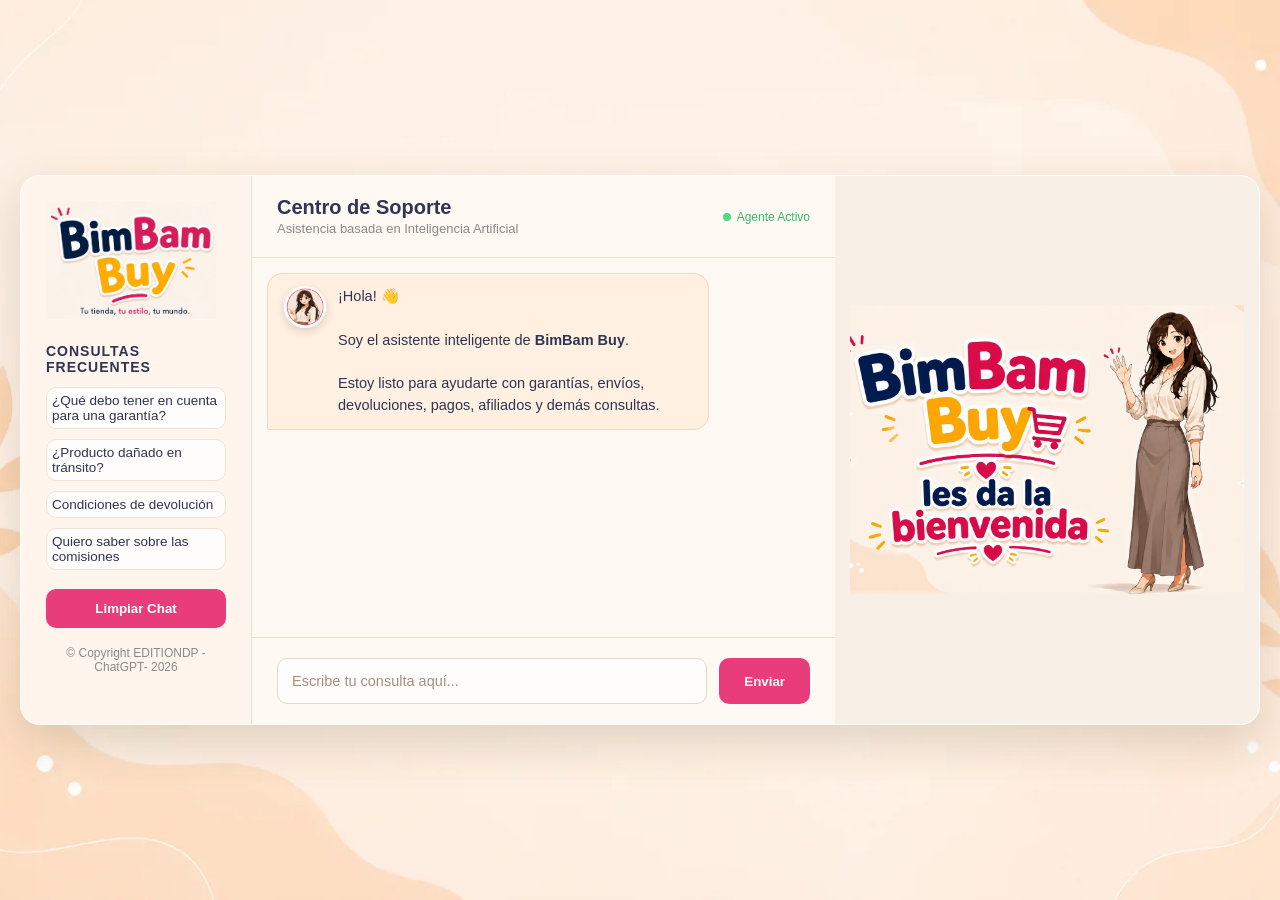
==== commit 29943a03: "Fix HTML structure and formatting" ====
--- a/index.html
+++ b/index.html
@@ -79,7 +79,7 @@
                     color:#8a8a8a;
                 ">
 
-                BimBam Agent v2.0
+                &copy Copyright EDITIONDP - ChatGPT- 2026
 
             </p>
 
@@ -199,4 +199,4 @@
 </body>
 
 
-</html>+</html>
